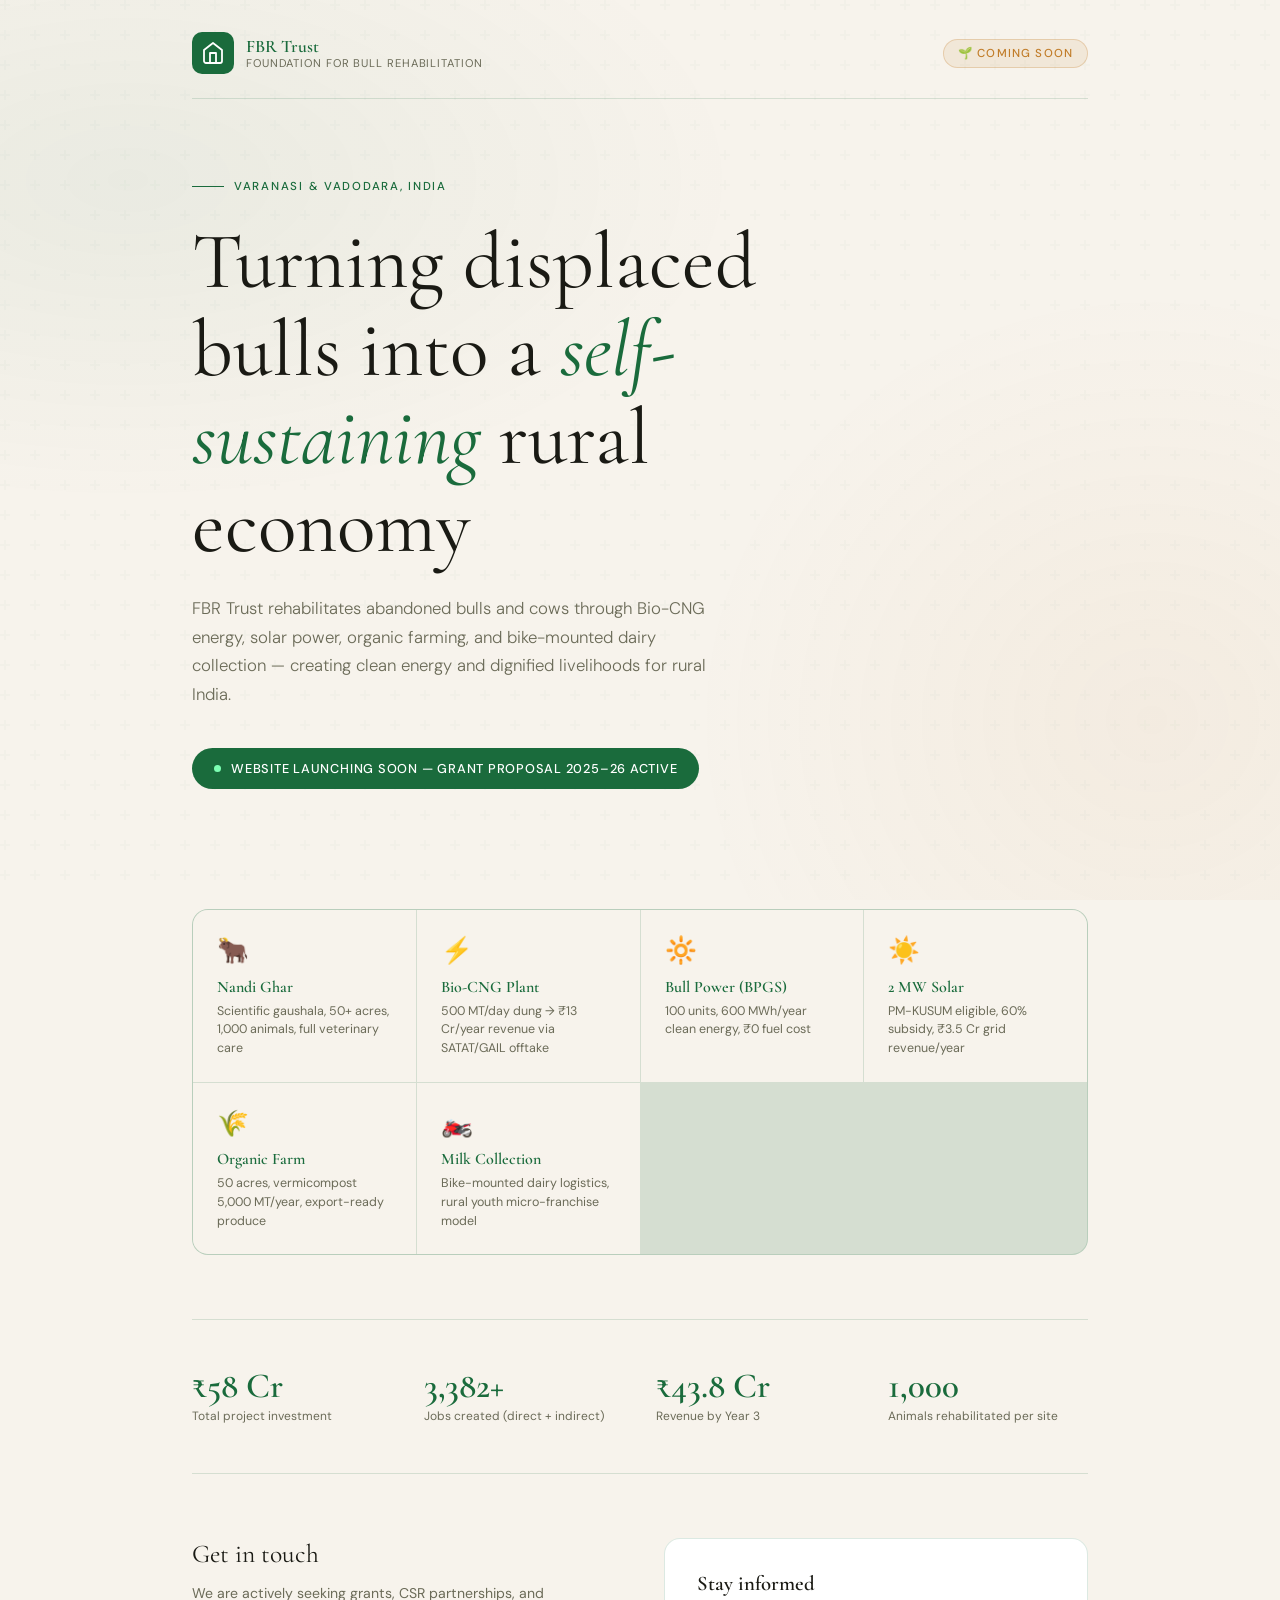
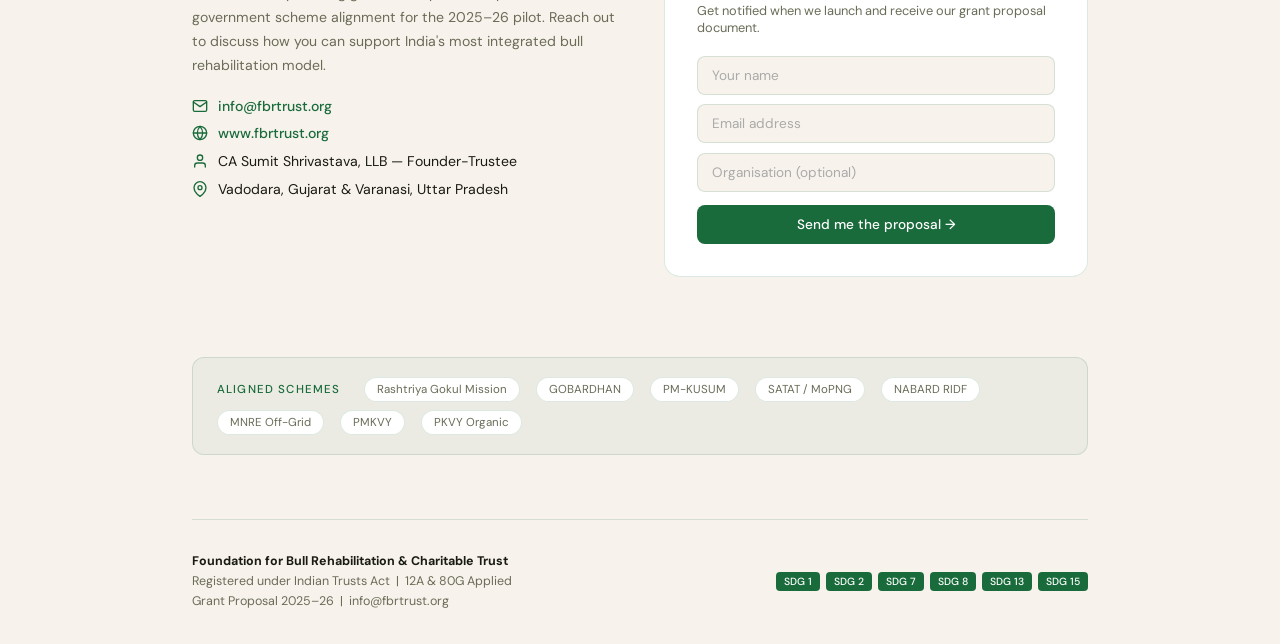
==== index.html @ a649ed7d "Add files via upload" ====
<!DOCTYPE html>
<html lang="en">
<head>
<meta charset="UTF-8">
<meta name="viewport" content="width=device-width, initial-scale=1.0">
<title>FBR Trust — Foundation for Bull Rehabilitation & Charitable Trust</title>
<meta name="description" content="Rehabilitating displaced bulls through clean energy, organic farming, and rural employment. Varanasi & Vadodara, India.">
<link rel="preconnect" href="https://fonts.googleapis.com">
<link href="https://fonts.googleapis.com/css2?family=Cormorant+Garamond:ital,wght@0,400;0,600;1,400&family=DM+Sans:wght@300;400;500&display=swap" rel="stylesheet">
<style>
  *, *::before, *::after { box-sizing: border-box; margin: 0; padding: 0; }

  :root {
    --green:   #1A6B3C;
    --green2:  #2d8a55;
    --amber:   #C17D2A;
    --cream:   #F7F3EC;
    --dark:    #1a1a14;
    --muted:   #6b6b58;
    --border:  rgba(26,107,60,0.15);
  }

  html { scroll-behavior: smooth; }

  body {
    font-family: 'DM Sans', sans-serif;
    background: var(--cream);
    color: var(--dark);
    min-height: 100vh;
    overflow-x: hidden;
  }

  /* ── background texture ── */
  body::before {
    content: '';
    position: fixed; inset: 0;
    background-image:
      radial-gradient(ellipse 80% 60% at 10% 20%, rgba(26,107,60,0.06) 0%, transparent 60%),
      radial-gradient(ellipse 60% 80% at 90% 80%, rgba(193,125,42,0.06) 0%, transparent 60%),
      url("data:image/svg+xml,%3Csvg width='60' height='60' viewBox='0 0 60 60' xmlns='http://www.w3.org/2000/svg'%3E%3Cg fill='none' fill-rule='evenodd'%3E%3Cg fill='%231A6B3C' fill-opacity='0.025'%3E%3Cpath d='M36 34v-4h-2v4h-4v2h4v4h2v-4h4v-2h-4zm0-30V0h-2v4h-4v2h4v4h2V6h4V4h-4zM6 34v-4H4v4H0v2h4v4h2v-4h4v-2H6zM6 4V0H4v4H0v2h4v4h2V6h4V4H6z'/%3E%3C/g%3E%3C/g%3E%3C/svg%3E");
    pointer-events: none;
    z-index: 0;
  }

  .wrap {
    position: relative; z-index: 1;
    max-width: 960px;
    margin: 0 auto;
    padding: 0 2rem;
  }

  /* ── NAV ── */
  nav {
    padding: 2rem 0 1.5rem;
    display: flex;
    align-items: center;
    justify-content: space-between;
    border-bottom: 1px solid var(--border);
    animation: fadeDown 0.8s ease both;
  }
  .logo {
    display: flex; align-items: center; gap: 12px;
  }
  .logo-icon {
    width: 42px; height: 42px;
    background: var(--green);
    border-radius: 10px;
    display: flex; align-items: center; justify-content: center;
    flex-shrink: 0;
  }
  .logo-icon svg { width: 24px; height: 24px; }
  .logo-text {
    font-family: 'Cormorant Garamond', serif;
    font-size: 1.1rem;
    font-weight: 600;
    line-height: 1.2;
    color: var(--green);
  }
  .logo-text span {
    display: block;
    font-family: 'DM Sans', sans-serif;
    font-size: 0.7rem;
    font-weight: 400;
    color: var(--muted);
    letter-spacing: 0.08em;
    text-transform: uppercase;
  }
  .nav-tag {
    font-size: 0.72rem;
    font-weight: 500;
    letter-spacing: 0.1em;
    text-transform: uppercase;
    color: var(--amber);
    background: rgba(193,125,42,0.1);
    border: 1px solid rgba(193,125,42,0.25);
    padding: 6px 14px;
    border-radius: 100px;
  }

  /* ── HERO ── */
  .hero {
    padding: 5rem 0 4rem;
    animation: fadeUp 1s ease 0.2s both;
  }
  .hero-eyebrow {
    font-size: 0.72rem;
    font-weight: 500;
    letter-spacing: 0.15em;
    text-transform: uppercase;
    color: var(--green);
    margin-bottom: 1.5rem;
    display: flex; align-items: center; gap: 10px;
  }
  .hero-eyebrow::before {
    content: '';
    display: block;
    width: 32px; height: 1px;
    background: var(--green);
  }
  .hero h1 {
    font-family: 'Cormorant Garamond', serif;
    font-size: clamp(2.8rem, 7vw, 5rem);
    font-weight: 400;
    line-height: 1.1;
    color: var(--dark);
    margin-bottom: 1.5rem;
    max-width: 720px;
  }
  .hero h1 em {
    font-style: italic;
    color: var(--green);
  }
  .hero-sub {
    font-size: 1.05rem;
    font-weight: 300;
    color: var(--muted);
    line-height: 1.7;
    max-width: 540px;
    margin-bottom: 2.5rem;
  }

  /* ── COMING SOON BADGE ── */
  .coming-badge {
    display: inline-flex; align-items: center; gap: 10px;
    background: var(--green);
    color: #fff;
    font-size: 0.8rem;
    font-weight: 500;
    letter-spacing: 0.06em;
    text-transform: uppercase;
    padding: 12px 22px;
    border-radius: 100px;
    margin-bottom: 3.5rem;
  }
  .coming-badge .dot {
    width: 7px; height: 7px;
    background: #7dffb3;
    border-radius: 50%;
    animation: pulse 2s ease-in-out infinite;
  }

  /* ── PILLARS GRID ── */
  .pillars {
    display: grid;
    grid-template-columns: repeat(auto-fit, minmax(200px, 1fr));
    gap: 1px;
    background: var(--border);
    border: 1px solid var(--border);
    border-radius: 16px;
    overflow: hidden;
    margin-bottom: 4rem;
    animation: fadeUp 1s ease 0.4s both;
  }
  .pillar {
    background: var(--cream);
    padding: 1.5rem;
    transition: background 0.2s;
  }
  .pillar:hover { background: rgba(26,107,60,0.04); }
  .pillar-icon {
    font-size: 1.6rem;
    margin-bottom: 0.6rem;
    display: block;
  }
  .pillar-title {
    font-family: 'Cormorant Garamond', serif;
    font-size: 1rem;
    font-weight: 600;
    color: var(--green);
    margin-bottom: 0.3rem;
  }
  .pillar-desc {
    font-size: 0.78rem;
    color: var(--muted);
    line-height: 1.5;
  }

  /* ── STATS ROW ── */
  .stats {
    display: grid;
    grid-template-columns: repeat(4, 1fr);
    gap: 2rem;
    padding: 3rem 0;
    border-top: 1px solid var(--border);
    border-bottom: 1px solid var(--border);
    margin-bottom: 4rem;
    animation: fadeUp 1s ease 0.5s both;
  }
  @media (max-width: 600px) {
    .stats { grid-template-columns: repeat(2, 1fr); gap: 1.5rem; }
  }
  .stat-val {
    font-family: 'Cormorant Garamond', serif;
    font-size: 2.2rem;
    font-weight: 600;
    color: var(--green);
    line-height: 1;
    margin-bottom: 0.3rem;
  }
  .stat-label {
    font-size: 0.75rem;
    color: var(--muted);
    line-height: 1.4;
  }

  /* ── CONTACT SECTION ── */
  .contact {
    display: grid;
    grid-template-columns: 1fr 1fr;
    gap: 3rem;
    margin-bottom: 5rem;
    animation: fadeUp 1s ease 0.6s both;
  }
  @media (max-width: 640px) {
    .contact { grid-template-columns: 1fr; gap: 2rem; }
    .hero h1 { font-size: 2.4rem; }
    .stats { grid-template-columns: repeat(2,1fr); }
  }
  .contact-block h2 {
    font-family: 'Cormorant Garamond', serif;
    font-size: 1.6rem;
    font-weight: 400;
    margin-bottom: 0.8rem;
    color: var(--dark);
  }
  .contact-block p {
    font-size: 0.88rem;
    color: var(--muted);
    line-height: 1.7;
    margin-bottom: 1.2rem;
  }
  .contact-item {
    display: flex; align-items: center; gap: 10px;
    font-size: 0.88rem;
    color: var(--dark);
    margin-bottom: 0.6rem;
  }
  .contact-item svg {
    width: 16px; height: 16px;
    color: var(--green); flex-shrink: 0;
  }
  .contact-item a {
    color: var(--green);
    text-decoration: none;
    font-weight: 500;
  }
  .contact-item a:hover { text-decoration: underline; }

  /* notify form */
  .notify-form {
    background: white;
    border: 1px solid var(--border);
    border-radius: 16px;
    padding: 2rem;
  }
  .notify-form h3 {
    font-family: 'Cormorant Garamond', serif;
    font-size: 1.3rem;
    font-weight: 600;
    color: var(--dark);
    margin-bottom: 0.4rem;
  }
  .notify-form p {
    font-size: 0.8rem;
    color: var(--muted);
    margin-bottom: 1.2rem;
  }
  .form-group {
    display: flex; flex-direction: column; gap: 0.6rem;
    margin-bottom: 0.8rem;
  }
  .form-group input {
    border: 1px solid var(--border);
    border-radius: 8px;
    padding: 10px 14px;
    font-family: 'DM Sans', sans-serif;
    font-size: 0.85rem;
    background: var(--cream);
    color: var(--dark);
    outline: none;
    transition: border-color 0.2s;
  }
  .form-group input:focus { border-color: var(--green); }
  .form-group input::placeholder { color: #aaa; }
  .btn-notify {
    width: 100%;
    background: var(--green);
    color: white;
    border: none;
    border-radius: 8px;
    padding: 11px;
    font-family: 'DM Sans', sans-serif;
    font-size: 0.85rem;
    font-weight: 500;
    cursor: pointer;
    transition: background 0.2s, transform 0.1s;
  }
  .btn-notify:hover { background: var(--green2); }
  .btn-notify:active { transform: scale(0.98); }
  .form-success {
    display: none;
    text-align: center;
    padding: 1rem 0;
    color: var(--green);
    font-size: 0.9rem;
    font-weight: 500;
  }

  /* schemes strip */
  .schemes {
    background: rgba(26,107,60,0.05);
    border: 1px solid var(--border);
    border-radius: 12px;
    padding: 1.2rem 1.5rem;
    margin-bottom: 4rem;
    display: flex;
    flex-wrap: wrap;
    gap: 0.5rem 1rem;
    align-items: center;
    animation: fadeUp 1s ease 0.65s both;
  }
  .schemes-label {
    font-size: 0.72rem;
    font-weight: 500;
    text-transform: uppercase;
    letter-spacing: 0.1em;
    color: var(--green);
    margin-right: 0.5rem;
  }
  .scheme-tag {
    font-size: 0.72rem;
    color: var(--muted);
    background: white;
    border: 1px solid var(--border);
    border-radius: 100px;
    padding: 4px 12px;
  }

  /* ── FOOTER ── */
  footer {
    border-top: 1px solid var(--border);
    padding: 2rem 0;
    display: flex;
    align-items: center;
    justify-content: space-between;
    flex-wrap: wrap;
    gap: 1rem;
    animation: fadeUp 1s ease 0.7s both;
  }
  .footer-left {
    font-size: 0.78rem;
    color: var(--muted);
    line-height: 1.6;
  }
  .footer-left strong { color: var(--dark); }
  .sdgs {
    display: flex; gap: 6px; flex-wrap: wrap;
  }
  .sdg {
    font-size: 0.65rem;
    font-weight: 500;
    background: var(--green);
    color: white;
    border-radius: 4px;
    padding: 3px 8px;
  }

  /* ── ANIMATIONS ── */
  @keyframes fadeDown {
    from { opacity: 0; transform: translateY(-16px); }
    to   { opacity: 1; transform: translateY(0); }
  }
  @keyframes fadeUp {
    from { opacity: 0; transform: translateY(20px); }
    to   { opacity: 1; transform: translateY(0); }
  }
  @keyframes pulse {
    0%, 100% { opacity: 1; transform: scale(1); }
    50%       { opacity: 0.5; transform: scale(0.8); }
  }
</style>
</head>
<body>

<div class="wrap">

  <!-- NAV -->
  <nav>
    <div class="logo">
      <div class="logo-icon">
        <svg viewBox="0 0 24 24" fill="none" stroke="white" stroke-width="1.8" stroke-linecap="round" stroke-linejoin="round">
          <path d="M3 9l9-7 9 7v11a2 2 0 0 1-2 2H5a2 2 0 0 1-2-2z"/>
          <polyline points="9 22 9 12 15 12 15 22"/>
        </svg>
      </div>
      <div class="logo-text">
        FBR Trust
        <span>Foundation for Bull Rehabilitation</span>
      </div>
    </div>
    <div class="nav-tag">🌱 Coming Soon</div>
  </nav>

  <!-- HERO -->
  <section class="hero">
    <div class="hero-eyebrow">Varanasi & Vadodara, India</div>
    <h1>Turning displaced bulls into a <em>self-sustaining</em> rural economy</h1>
    <p class="hero-sub">
      FBR Trust rehabilitates abandoned bulls and cows through Bio-CNG energy, solar power, organic farming, and bike-mounted dairy collection — creating clean energy and dignified livelihoods for rural India.
    </p>
    <div class="coming-badge">
      <span class="dot"></span>
      Website launching soon — Grant Proposal 2025–26 active
    </div>
  </section>

  <!-- PILLARS -->
  <div class="pillars">
    <div class="pillar">
      <span class="pillar-icon">🐂</span>
      <div class="pillar-title">Nandi Ghar</div>
      <div class="pillar-desc">Scientific gaushala, 50+ acres, 1,000 animals, full veterinary care</div>
    </div>
    <div class="pillar">
      <span class="pillar-icon">⚡</span>
      <div class="pillar-title">Bio-CNG Plant</div>
      <div class="pillar-desc">500 MT/day dung → ₹13 Cr/year revenue via SATAT/GAIL offtake</div>
    </div>
    <div class="pillar">
      <span class="pillar-icon">🔆</span>
      <div class="pillar-title">Bull Power (BPGS)</div>
      <div class="pillar-desc">100 units, 600 MWh/year clean energy, ₹0 fuel cost</div>
    </div>
    <div class="pillar">
      <span class="pillar-icon">☀️</span>
      <div class="pillar-title">2 MW Solar</div>
      <div class="pillar-desc">PM-KUSUM eligible, 60% subsidy, ₹3.5 Cr grid revenue/year</div>
    </div>
    <div class="pillar">
      <span class="pillar-icon">🌾</span>
      <div class="pillar-title">Organic Farm</div>
      <div class="pillar-desc">50 acres, vermicompost 5,000 MT/year, export-ready produce</div>
    </div>
    <div class="pillar">
      <span class="pillar-icon">🏍️</span>
      <div class="pillar-title">Milk Collection</div>
      <div class="pillar-desc">Bike-mounted dairy logistics, rural youth micro-franchise model</div>
    </div>
  </div>

  <!-- STATS -->
  <div class="stats">
    <div>
      <div class="stat-val">₹58 Cr</div>
      <div class="stat-label">Total project investment</div>
    </div>
    <div>
      <div class="stat-val">3,382+</div>
      <div class="stat-label">Jobs created (direct + indirect)</div>
    </div>
    <div>
      <div class="stat-val">₹43.8 Cr</div>
      <div class="stat-label">Revenue by Year 3</div>
    </div>
    <div>
      <div class="stat-val">1,000</div>
      <div class="stat-label">Animals rehabilitated per site</div>
    </div>
  </div>

  <!-- CONTACT + FORM -->
  <div class="contact">
    <div class="contact-block">
      <h2>Get in touch</h2>
      <p>
        We are actively seeking grants, CSR partnerships, and government scheme alignment for the 2025–26 pilot. Reach out to discuss how you can support India's most integrated bull rehabilitation model.
      </p>
      <div class="contact-item">
        <svg viewBox="0 0 24 24" fill="none" stroke="currentColor" stroke-width="2" stroke-linecap="round" stroke-linejoin="round">
          <path d="M4 4h16c1.1 0 2 .9 2 2v12c0 1.1-.9 2-2 2H4c-1.1 0-2-.9-2-2V6c0-1.1.9-2 2-2z"/><polyline points="22,6 12,13 2,6"/>
        </svg>
        <a href="mailto:info@fbrtrust.org">info@fbrtrust.org</a>
      </div>
      <div class="contact-item">
        <svg viewBox="0 0 24 24" fill="none" stroke="currentColor" stroke-width="2" stroke-linecap="round" stroke-linejoin="round">
          <circle cx="12" cy="12" r="10"/><line x1="2" y1="12" x2="22" y2="12"/>
          <path d="M12 2a15.3 15.3 0 0 1 4 10 15.3 15.3 0 0 1-4 10 15.3 15.3 0 0 1-4-10 15.3 15.3 0 0 1 4-10z"/>
        </svg>
        <a href="https://www.fbrtrust.org">www.fbrtrust.org</a>
      </div>
      <div class="contact-item">
        <svg viewBox="0 0 24 24" fill="none" stroke="currentColor" stroke-width="2" stroke-linecap="round" stroke-linejoin="round">
          <path d="M20 21v-2a4 4 0 0 0-4-4H8a4 4 0 0 0-4 4v2"/><circle cx="12" cy="7" r="4"/>
        </svg>
        CA Sumit Shrivastava, LLB — Founder-Trustee
      </div>
      <div class="contact-item">
        <svg viewBox="0 0 24 24" fill="none" stroke="currentColor" stroke-width="2" stroke-linecap="round" stroke-linejoin="round">
          <path d="M21 10c0 7-9 13-9 13s-9-6-9-13a9 9 0 0 1 18 0z"/><circle cx="12" cy="10" r="3"/>
        </svg>
        Vadodara, Gujarat &amp; Varanasi, Uttar Pradesh
      </div>
    </div>

    <div class="notify-form" id="notifyForm">
      <h3>Stay informed</h3>
      <p>Get notified when we launch and receive our grant proposal document.</p>
      <div class="form-group">
        <input type="text" placeholder="Your name" id="nameInput">
        <input type="email" placeholder="Email address" id="emailInput">
        <input type="text" placeholder="Organisation (optional)" id="orgInput">
      </div>
      <button class="btn-notify" onclick="handleNotify()">Send me the proposal →</button>
      <div class="form-success" id="formSuccess">
        ✓ Thank you! We will be in touch at info@fbrtrust.org
      </div>
    </div>
  </div>

  <!-- SCHEMES STRIP -->
  <div class="schemes">
    <span class="schemes-label">Aligned schemes</span>
    <span class="scheme-tag">Rashtriya Gokul Mission</span>
    <span class="scheme-tag">GOBARDHAN</span>
    <span class="scheme-tag">PM-KUSUM</span>
    <span class="scheme-tag">SATAT / MoPNG</span>
    <span class="scheme-tag">NABARD RIDF</span>
    <span class="scheme-tag">MNRE Off-Grid</span>
    <span class="scheme-tag">PMKVY</span>
    <span class="scheme-tag">PKVY Organic</span>
  </div>

  <!-- FOOTER -->
  <footer>
    <div class="footer-left">
      <strong>Foundation for Bull Rehabilitation &amp; Charitable Trust</strong><br>
      Registered under Indian Trusts Act &nbsp;|&nbsp; 12A &amp; 80G Applied<br>
      Grant Proposal 2025–26 &nbsp;|&nbsp; info@fbrtrust.org
    </div>
    <div class="sdgs">
      <span class="sdg">SDG 1</span>
      <span class="sdg">SDG 2</span>
      <span class="sdg">SDG 7</span>
      <span class="sdg">SDG 8</span>
      <span class="sdg">SDG 13</span>
      <span class="sdg">SDG 15</span>
    </div>
  </footer>

</div>

<script>
function handleNotify() {
  const name  = document.getElementById('nameInput').value.trim();
  const email = document.getElementById('emailInput').value.trim();
  if (!name || !email) {
    alert('Please enter your name and email.');
    return;
  }
  // Simple mailto fallback — sends to your inbox
  const subject = encodeURIComponent('FBR Trust — Grant Proposal Request from ' + name);
  const body    = encodeURIComponent('Name: ' + name + '\nEmail: ' + email + '\nOrganisation: ' + document.getElementById('orgInput').value);
  window.location.href = 'mailto:info@fbrtrust.org?subject=' + subject + '&body=' + body;
  document.getElementById('formSuccess').style.display = 'block';
}
</script>

</body>
</html>
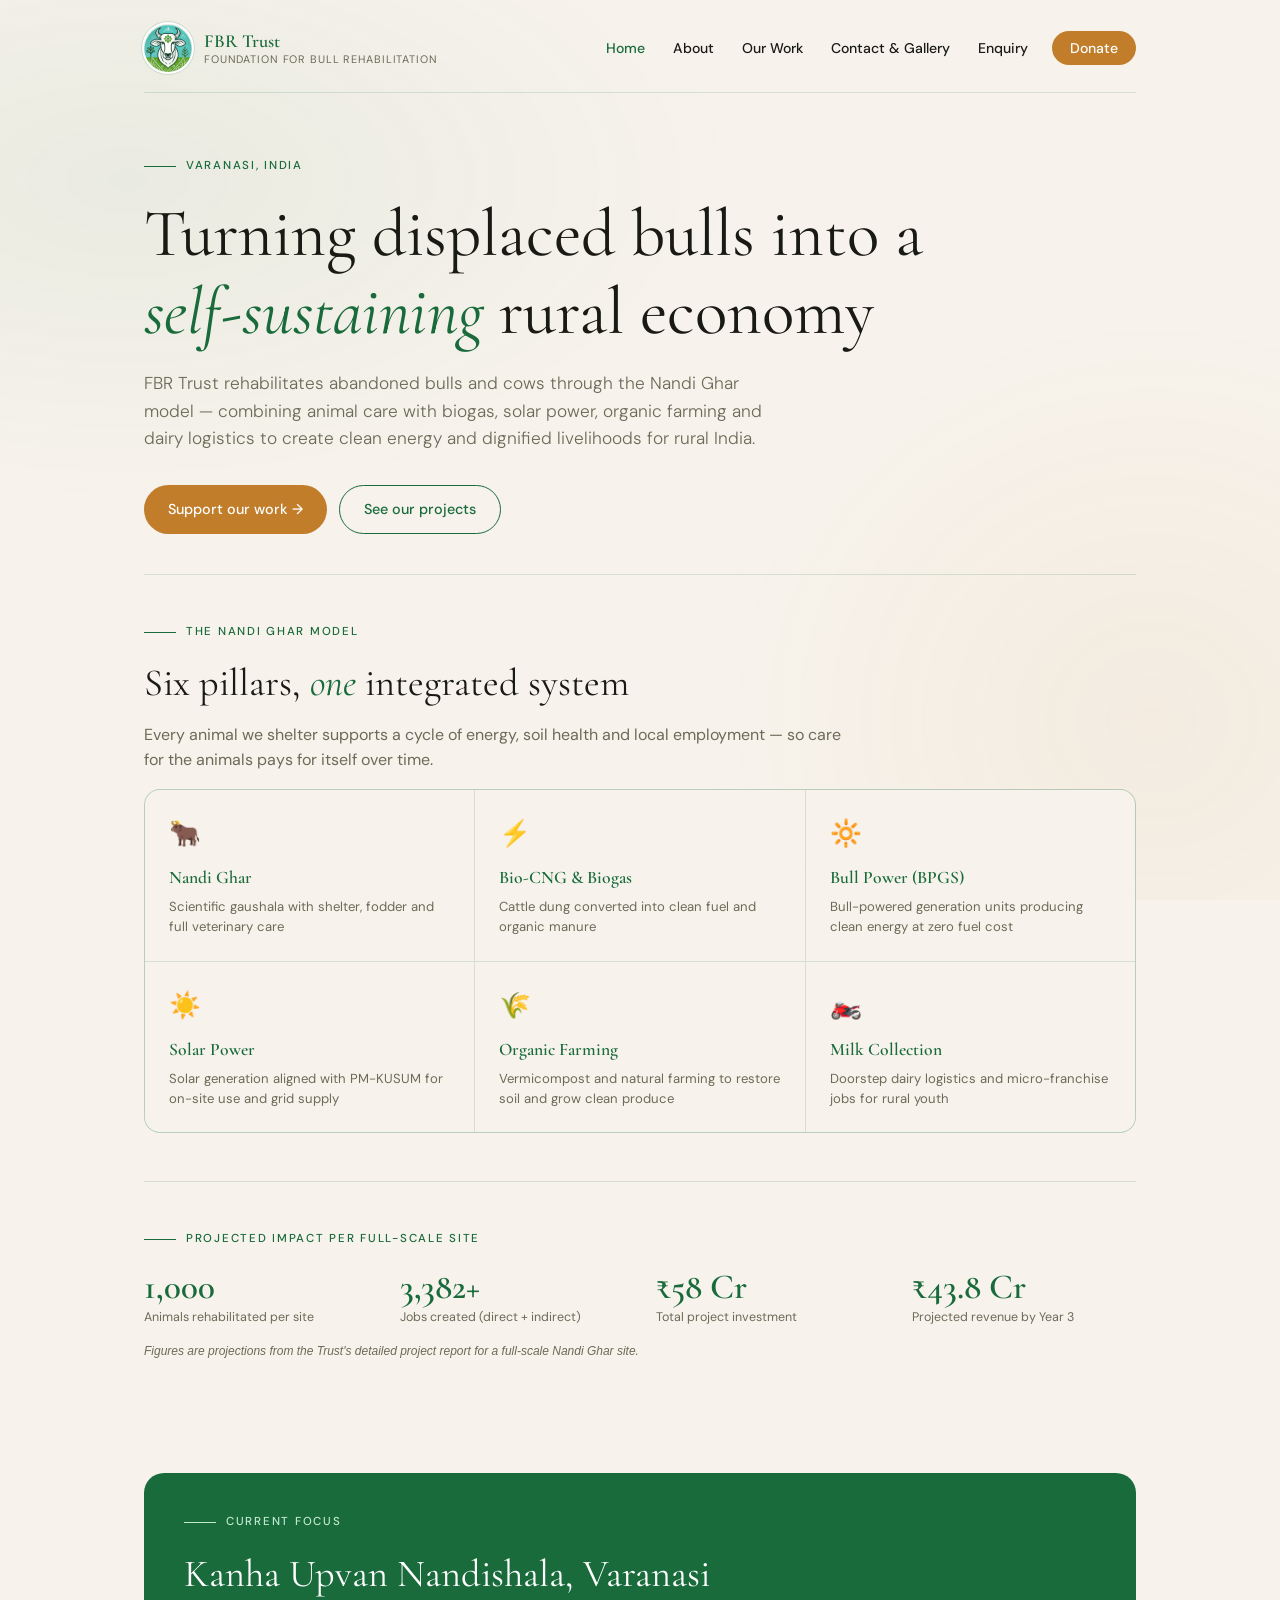
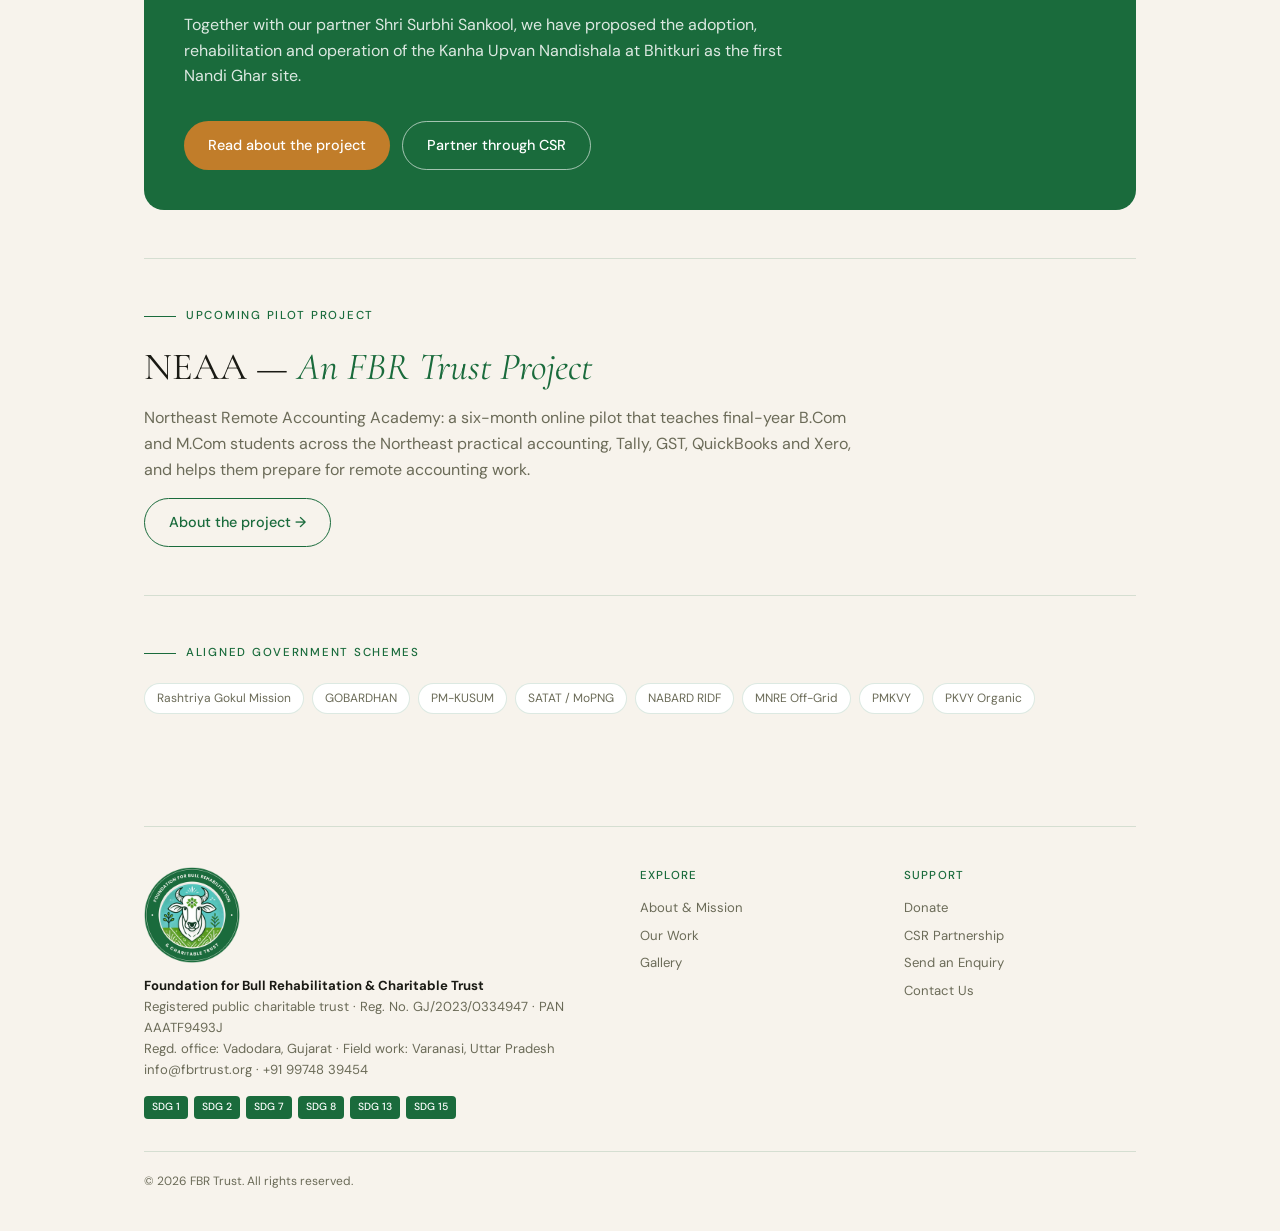
==== commit 3400afb4: "Full website update: About, Our Work, Donate, Contact, Enquiry pages, logo and UPI QR Co-Authored-By" ====
--- a/index.html
+++ b/index.html
@@ -3,587 +3,88 @@
 <head>
 <meta charset="UTF-8">
 <meta name="viewport" content="width=device-width, initial-scale=1.0">
-<title>FBR Trust — Foundation for Bull Rehabilitation & Charitable Trust</title>
-<meta name="description" content="Rehabilitating displaced bulls through clean energy, organic farming, and rural employment. Varanasi & Vadodara, India.">
+<title>FBR Trust — Foundation for Bull Rehabilitation</title>
+<meta name="description" content="FBR Trust rehabilitates abandoned bulls and cows through the Nandi Ghar model — clean energy, organic farming and rural livelihoods. Varanasi, India.">
 <link rel="preconnect" href="https://fonts.googleapis.com">
 <link href="https://fonts.googleapis.com/css2?family=Cormorant+Garamond:ital,wght@0,400;0,600;1,400&family=DM+Sans:wght@300;400;500&display=swap" rel="stylesheet">
-<style>
-  *, *::before, *::after { box-sizing: border-box; margin: 0; padding: 0; }
-
-  :root {
-    --green:   #1A6B3C;
-    --green2:  #2d8a55;
-    --amber:   #C17D2A;
-    --cream:   #F7F3EC;
-    --dark:    #1a1a14;
-    --muted:   #6b6b58;
-    --border:  rgba(26,107,60,0.15);
-  }
-
-  html { scroll-behavior: smooth; }
-
-  body {
-    font-family: 'DM Sans', sans-serif;
-    background: var(--cream);
-    color: var(--dark);
-    min-height: 100vh;
-    overflow-x: hidden;
-  }
-
-  /* ── background texture ── */
-  body::before {
-    content: '';
-    position: fixed; inset: 0;
-    background-image:
-      radial-gradient(ellipse 80% 60% at 10% 20%, rgba(26,107,60,0.06) 0%, transparent 60%),
-      radial-gradient(ellipse 60% 80% at 90% 80%, rgba(193,125,42,0.06) 0%, transparent 60%),
-      url("data:image/svg+xml,%3Csvg width='60' height='60' viewBox='0 0 60 60' xmlns='http://www.w3.org/2000/svg'%3E%3Cg fill='none' fill-rule='evenodd'%3E%3Cg fill='%231A6B3C' fill-opacity='0.025'%3E%3Cpath d='M36 34v-4h-2v4h-4v2h4v4h2v-4h4v-2h-4zm0-30V0h-2v4h-4v2h4v4h2V6h4V4h-4zM6 34v-4H4v4H0v2h4v4h2v-4h4v-2H6zM6 4V0H4v4H0v2h4v4h2V6h4V4H6z'/%3E%3C/g%3E%3C/g%3E%3C/svg%3E");
-    pointer-events: none;
-    z-index: 0;
-  }
-
-  .wrap {
-    position: relative; z-index: 1;
-    max-width: 960px;
-    margin: 0 auto;
-    padding: 0 2rem;
-  }
-
-  /* ── NAV ── */
-  nav {
-    padding: 2rem 0 1.5rem;
-    display: flex;
-    align-items: center;
-    justify-content: space-between;
-    border-bottom: 1px solid var(--border);
-    animation: fadeDown 0.8s ease both;
-  }
-  .logo {
-    display: flex; align-items: center; gap: 12px;
-  }
-  .logo-icon {
-    width: 42px; height: 42px;
-    background: var(--green);
-    border-radius: 10px;
-    display: flex; align-items: center; justify-content: center;
-    flex-shrink: 0;
-  }
-  .logo-icon svg { width: 24px; height: 24px; }
-  .logo-text {
-    font-family: 'Cormorant Garamond', serif;
-    font-size: 1.1rem;
-    font-weight: 600;
-    line-height: 1.2;
-    color: var(--green);
-  }
-  .logo-text span {
-    display: block;
-    font-family: 'DM Sans', sans-serif;
-    font-size: 0.7rem;
-    font-weight: 400;
-    color: var(--muted);
-    letter-spacing: 0.08em;
-    text-transform: uppercase;
-  }
-  .nav-tag {
-    font-size: 0.72rem;
-    font-weight: 500;
-    letter-spacing: 0.1em;
-    text-transform: uppercase;
-    color: var(--amber);
-    background: rgba(193,125,42,0.1);
-    border: 1px solid rgba(193,125,42,0.25);
-    padding: 6px 14px;
-    border-radius: 100px;
-  }
-
-  /* ── HERO ── */
-  .hero {
-    padding: 5rem 0 4rem;
-    animation: fadeUp 1s ease 0.2s both;
-  }
-  .hero-eyebrow {
-    font-size: 0.72rem;
-    font-weight: 500;
-    letter-spacing: 0.15em;
-    text-transform: uppercase;
-    color: var(--green);
-    margin-bottom: 1.5rem;
-    display: flex; align-items: center; gap: 10px;
-  }
-  .hero-eyebrow::before {
-    content: '';
-    display: block;
-    width: 32px; height: 1px;
-    background: var(--green);
-  }
-  .hero h1 {
-    font-family: 'Cormorant Garamond', serif;
-    font-size: clamp(2.8rem, 7vw, 5rem);
-    font-weight: 400;
-    line-height: 1.1;
-    color: var(--dark);
-    margin-bottom: 1.5rem;
-    max-width: 720px;
-  }
-  .hero h1 em {
-    font-style: italic;
-    color: var(--green);
-  }
-  .hero-sub {
-    font-size: 1.05rem;
-    font-weight: 300;
-    color: var(--muted);
-    line-height: 1.7;
-    max-width: 540px;
-    margin-bottom: 2.5rem;
-  }
-
-  /* ── COMING SOON BADGE ── */
-  .coming-badge {
-    display: inline-flex; align-items: center; gap: 10px;
-    background: var(--green);
-    color: #fff;
-    font-size: 0.8rem;
-    font-weight: 500;
-    letter-spacing: 0.06em;
-    text-transform: uppercase;
-    padding: 12px 22px;
-    border-radius: 100px;
-    margin-bottom: 3.5rem;
-  }
-  .coming-badge .dot {
-    width: 7px; height: 7px;
-    background: #7dffb3;
-    border-radius: 50%;
-    animation: pulse 2s ease-in-out infinite;
-  }
-
-  /* ── PILLARS GRID ── */
-  .pillars {
-    display: grid;
-    grid-template-columns: repeat(auto-fit, minmax(200px, 1fr));
-    gap: 1px;
-    background: var(--border);
-    border: 1px solid var(--border);
-    border-radius: 16px;
-    overflow: hidden;
-    margin-bottom: 4rem;
-    animation: fadeUp 1s ease 0.4s both;
-  }
-  .pillar {
-    background: var(--cream);
-    padding: 1.5rem;
-    transition: background 0.2s;
-  }
-  .pillar:hover { background: rgba(26,107,60,0.04); }
-  .pillar-icon {
-    font-size: 1.6rem;
-    margin-bottom: 0.6rem;
-    display: block;
-  }
-  .pillar-title {
-    font-family: 'Cormorant Garamond', serif;
-    font-size: 1rem;
-    font-weight: 600;
-    color: var(--green);
-    margin-bottom: 0.3rem;
-  }
-  .pillar-desc {
-    font-size: 0.78rem;
-    color: var(--muted);
-    line-height: 1.5;
-  }
-
-  /* ── STATS ROW ── */
-  .stats {
-    display: grid;
-    grid-template-columns: repeat(4, 1fr);
-    gap: 2rem;
-    padding: 3rem 0;
-    border-top: 1px solid var(--border);
-    border-bottom: 1px solid var(--border);
-    margin-bottom: 4rem;
-    animation: fadeUp 1s ease 0.5s both;
-  }
-  @media (max-width: 600px) {
-    .stats { grid-template-columns: repeat(2, 1fr); gap: 1.5rem; }
-  }
-  .stat-val {
-    font-family: 'Cormorant Garamond', serif;
-    font-size: 2.2rem;
-    font-weight: 600;
-    color: var(--green);
-    line-height: 1;
-    margin-bottom: 0.3rem;
-  }
-  .stat-label {
-    font-size: 0.75rem;
-    color: var(--muted);
-    line-height: 1.4;
-  }
-
-  /* ── CONTACT SECTION ── */
-  .contact {
-    display: grid;
-    grid-template-columns: 1fr 1fr;
-    gap: 3rem;
-    margin-bottom: 5rem;
-    animation: fadeUp 1s ease 0.6s both;
-  }
-  @media (max-width: 640px) {
-    .contact { grid-template-columns: 1fr; gap: 2rem; }
-    .hero h1 { font-size: 2.4rem; }
-    .stats { grid-template-columns: repeat(2,1fr); }
-  }
-  .contact-block h2 {
-    font-family: 'Cormorant Garamond', serif;
-    font-size: 1.6rem;
-    font-weight: 400;
-    margin-bottom: 0.8rem;
-    color: var(--dark);
-  }
-  .contact-block p {
-    font-size: 0.88rem;
-    color: var(--muted);
-    line-height: 1.7;
-    margin-bottom: 1.2rem;
-  }
-  .contact-item {
-    display: flex; align-items: center; gap: 10px;
-    font-size: 0.88rem;
-    color: var(--dark);
-    margin-bottom: 0.6rem;
-  }
-  .contact-item svg {
-    width: 16px; height: 16px;
-    color: var(--green); flex-shrink: 0;
-  }
-  .contact-item a {
-    color: var(--green);
-    text-decoration: none;
-    font-weight: 500;
-  }
-  .contact-item a:hover { text-decoration: underline; }
-
-  /* notify form */
-  .notify-form {
-    background: white;
-    border: 1px solid var(--border);
-    border-radius: 16px;
-    padding: 2rem;
-  }
-  .notify-form h3 {
-    font-family: 'Cormorant Garamond', serif;
-    font-size: 1.3rem;
-    font-weight: 600;
-    color: var(--dark);
-    margin-bottom: 0.4rem;
-  }
-  .notify-form p {
-    font-size: 0.8rem;
-    color: var(--muted);
-    margin-bottom: 1.2rem;
-  }
-  .form-group {
-    display: flex; flex-direction: column; gap: 0.6rem;
-    margin-bottom: 0.8rem;
-  }
-  .form-group input {
-    border: 1px solid var(--border);
-    border-radius: 8px;
-    padding: 10px 14px;
-    font-family: 'DM Sans', sans-serif;
-    font-size: 0.85rem;
-    background: var(--cream);
-    color: var(--dark);
-    outline: none;
-    transition: border-color 0.2s;
-  }
-  .form-group input:focus { border-color: var(--green); }
-  .form-group input::placeholder { color: #aaa; }
-  .btn-notify {
-    width: 100%;
-    background: var(--green);
-    color: white;
-    border: none;
-    border-radius: 8px;
-    padding: 11px;
-    font-family: 'DM Sans', sans-serif;
-    font-size: 0.85rem;
-    font-weight: 500;
-    cursor: pointer;
-    transition: background 0.2s, transform 0.1s;
-  }
-  .btn-notify:hover { background: var(--green2); }
-  .btn-notify:active { transform: scale(0.98); }
-  .form-success {
-    display: none;
-    text-align: center;
-    padding: 1rem 0;
-    color: var(--green);
-    font-size: 0.9rem;
-    font-weight: 500;
-  }
-
-  /* schemes strip */
-  .schemes {
-    background: rgba(26,107,60,0.05);
-    border: 1px solid var(--border);
-    border-radius: 12px;
-    padding: 1.2rem 1.5rem;
-    margin-bottom: 4rem;
-    display: flex;
-    flex-wrap: wrap;
-    gap: 0.5rem 1rem;
-    align-items: center;
-    animation: fadeUp 1s ease 0.65s both;
-  }
-  .schemes-label {
-    font-size: 0.72rem;
-    font-weight: 500;
-    text-transform: uppercase;
-    letter-spacing: 0.1em;
-    color: var(--green);
-    margin-right: 0.5rem;
-  }
-  .scheme-tag {
-    font-size: 0.72rem;
-    color: var(--muted);
-    background: white;
-    border: 1px solid var(--border);
-    border-radius: 100px;
-    padding: 4px 12px;
-  }
-
-  /* ── FOOTER ── */
-  footer {
-    border-top: 1px solid var(--border);
-    padding: 2rem 0;
-    display: flex;
-    align-items: center;
-    justify-content: space-between;
-    flex-wrap: wrap;
-    gap: 1rem;
-    animation: fadeUp 1s ease 0.7s both;
-  }
-  .footer-left {
-    font-size: 0.78rem;
-    color: var(--muted);
-    line-height: 1.6;
-  }
-  .footer-left strong { color: var(--dark); }
-  .sdgs {
-    display: flex; gap: 6px; flex-wrap: wrap;
-  }
-  .sdg {
-    font-size: 0.65rem;
-    font-weight: 500;
-    background: var(--green);
-    color: white;
-    border-radius: 4px;
-    padding: 3px 8px;
-  }
-
-  /* ── ANIMATIONS ── */
-  @keyframes fadeDown {
-    from { opacity: 0; transform: translateY(-16px); }
-    to   { opacity: 1; transform: translateY(0); }
-  }
-  @keyframes fadeUp {
-    from { opacity: 0; transform: translateY(20px); }
-    to   { opacity: 1; transform: translateY(0); }
-  }
-  @keyframes pulse {
-    0%, 100% { opacity: 1; transform: scale(1); }
-    50%       { opacity: 0.5; transform: scale(0.8); }
-  }
-</style>
+<link rel="icon" type="image/png" href="images/favicon.png">
+<link rel="apple-touch-icon" href="images/apple-touch-icon.png">
+<link rel="stylesheet" href="style.css">
+<script src="site.js" defer></script>
 </head>
 <body>
+<div class="wrap">
+  <div id="site-nav"></div>
 
-<div class="wrap">
+  <header class="page-head fade">
+    <div class="eyebrow">Varanasi, India</div>
+    <h1>Turning displaced bulls into a <em>self-sustaining</em> rural economy</h1>
+    <p class="lead">
+      FBR Trust rehabilitates abandoned bulls and cows through the Nandi Ghar model — combining animal care with biogas, solar power, organic farming and dairy logistics to create clean energy and dignified livelihoods for rural India.
+    </p>
+    <div class="btn-row">
+      <a href="donate.html" class="btn btn-amber">Support our work →</a>
+      <a href="projects.html" class="btn btn-outline">See our projects</a>
+    </div>
+  </header>
 
-  <!-- NAV -->
-  <nav>
-    <div class="logo">
-      <div class="logo-icon">
-        <svg viewBox="0 0 24 24" fill="none" stroke="white" stroke-width="1.8" stroke-linecap="round" stroke-linejoin="round">
-          <path d="M3 9l9-7 9 7v11a2 2 0 0 1-2 2H5a2 2 0 0 1-2-2z"/>
-          <polyline points="9 22 9 12 15 12 15 22"/>
-        </svg>
-      </div>
-      <div class="logo-text">
-        FBR Trust
-        <span>Foundation for Bull Rehabilitation</span>
-      </div>
-    </div>
-    <div class="nav-tag">🌱 Coming Soon</div>
-  </nav>
-
-  <!-- HERO -->
-  <section class="hero">
-    <div class="hero-eyebrow">Varanasi & Vadodara, India</div>
-    <h1>Turning displaced bulls into a <em>self-sustaining</em> rural economy</h1>
-    <p class="hero-sub">
-      FBR Trust rehabilitates abandoned bulls and cows through Bio-CNG energy, solar power, organic farming, and bike-mounted dairy collection — creating clean energy and dignified livelihoods for rural India.
-    </p>
-    <div class="coming-badge">
-      <span class="dot"></span>
-      Website launching soon — Grant Proposal 2025–26 active
+  <section class="block fade">
+    <div class="eyebrow">The Nandi Ghar model</div>
+    <h2>Six pillars, <em>one</em> integrated system</h2>
+    <p>Every animal we shelter supports a cycle of energy, soil health and local employment — so care for the animals pays for itself over time.</p>
+    <div class="pillars">
+      <div class="pillar"><span class="pillar-icon">🐂</span><div class="pillar-title">Nandi Ghar</div><div class="pillar-desc">Scientific gaushala with shelter, fodder and full veterinary care</div></div>
+      <div class="pillar"><span class="pillar-icon">⚡</span><div class="pillar-title">Bio-CNG &amp; Biogas</div><div class="pillar-desc">Cattle dung converted into clean fuel and organic manure</div></div>
+      <div class="pillar"><span class="pillar-icon">🔆</span><div class="pillar-title">Bull Power (BPGS)</div><div class="pillar-desc">Bull-powered generation units producing clean energy at zero fuel cost</div></div>
+      <div class="pillar"><span class="pillar-icon">☀️</span><div class="pillar-title">Solar Power</div><div class="pillar-desc">Solar generation aligned with PM-KUSUM for on-site use and grid supply</div></div>
+      <div class="pillar"><span class="pillar-icon">🌾</span><div class="pillar-title">Organic Farming</div><div class="pillar-desc">Vermicompost and natural farming to restore soil and grow clean produce</div></div>
+      <div class="pillar"><span class="pillar-icon">🏍️</span><div class="pillar-title">Milk Collection</div><div class="pillar-desc">Doorstep dairy logistics and micro-franchise jobs for rural youth</div></div>
     </div>
   </section>
 
-  <!-- PILLARS -->
-  <div class="pillars">
-    <div class="pillar">
-      <span class="pillar-icon">🐂</span>
-      <div class="pillar-title">Nandi Ghar</div>
-      <div class="pillar-desc">Scientific gaushala, 50+ acres, 1,000 animals, full veterinary care</div>
+  <section class="block fade">
+    <div class="eyebrow">Projected impact per full-scale site</div>
+    <div class="stats">
+      <div><div class="stat-val">1,000</div><div class="stat-label">Animals rehabilitated per site</div></div>
+      <div><div class="stat-val">3,382+</div><div class="stat-label">Jobs created (direct + indirect)</div></div>
+      <div><div class="stat-val">₹58 Cr</div><div class="stat-label">Total project investment</div></div>
+      <div><div class="stat-val">₹43.8 Cr</div><div class="stat-label">Projected revenue by Year 3</div></div>
     </div>
-    <div class="pillar">
-      <span class="pillar-icon">⚡</span>
-      <div class="pillar-title">Bio-CNG Plant</div>
-      <div class="pillar-desc">500 MT/day dung → ₹13 Cr/year revenue via SATAT/GAIL offtake</div>
-    </div>
-    <div class="pillar">
-      <span class="pillar-icon">🔆</span>
-      <div class="pillar-title">Bull Power (BPGS)</div>
-      <div class="pillar-desc">100 units, 600 MWh/year clean energy, ₹0 fuel cost</div>
-    </div>
-    <div class="pillar">
-      <span class="pillar-icon">☀️</span>
-      <div class="pillar-title">2 MW Solar</div>
-      <div class="pillar-desc">PM-KUSUM eligible, 60% subsidy, ₹3.5 Cr grid revenue/year</div>
-    </div>
-    <div class="pillar">
-      <span class="pillar-icon">🌾</span>
-      <div class="pillar-title">Organic Farm</div>
-      <div class="pillar-desc">50 acres, vermicompost 5,000 MT/year, export-ready produce</div>
-    </div>
-    <div class="pillar">
-      <span class="pillar-icon">🏍️</span>
-      <div class="pillar-title">Milk Collection</div>
-      <div class="pillar-desc">Bike-mounted dairy logistics, rural youth micro-franchise model</div>
+    <p class="note">Figures are projections from the Trust's detailed project report for a full-scale Nandi Ghar site.</p>
+  </section>
+
+  <div class="band fade">
+    <div class="eyebrow">Current focus</div>
+    <h2>Kanha Upvan Nandishala, Varanasi</h2>
+    <p>Together with our partner Shri Surbhi Sankool, we have proposed the adoption, rehabilitation and operation of the Kanha Upvan Nandishala at Bhitkuri as the first Nandi Ghar site.</p>
+    <div class="btn-row">
+      <a href="projects.html#kanha-upvan" class="btn btn-amber">Read about the project</a>
+      <a href="donate.html#csr" class="btn btn-outline">Partner through CSR</a>
     </div>
   </div>
 
-  <!-- STATS -->
-  <div class="stats">
-    <div>
-      <div class="stat-val">₹58 Cr</div>
-      <div class="stat-label">Total project investment</div>
+  <section class="block fade">
+    <div class="eyebrow">Upcoming pilot project</div>
+    <h2>NEAA — <em>An FBR Trust Project</em></h2>
+    <p>Northeast Remote Accounting Academy: a six-month online pilot that teaches final-year B.Com and M.Com students across the Northeast practical accounting, Tally, GST, QuickBooks and Xero, and helps them prepare for remote accounting work.</p>
+    <div class="btn-row" style="margin-top:1rem"><a href="projects.html#neaa" class="btn btn-outline">About the project →</a></div>
+  </section>
+
+  <section class="block fade">
+    <div class="eyebrow">Aligned government schemes</div>
+    <div class="schemes">
+      <span class="scheme-tag">Rashtriya Gokul Mission</span>
+      <span class="scheme-tag">GOBARDHAN</span>
+      <span class="scheme-tag">PM-KUSUM</span>
+      <span class="scheme-tag">SATAT / MoPNG</span>
+      <span class="scheme-tag">NABARD RIDF</span>
+      <span class="scheme-tag">MNRE Off-Grid</span>
+      <span class="scheme-tag">PMKVY</span>
+      <span class="scheme-tag">PKVY Organic</span>
     </div>
-    <div>
-      <div class="stat-val">3,382+</div>
-      <div class="stat-label">Jobs created (direct + indirect)</div>
-    </div>
-    <div>
-      <div class="stat-val">₹43.8 Cr</div>
-      <div class="stat-label">Revenue by Year 3</div>
-    </div>
-    <div>
-      <div class="stat-val">1,000</div>
-      <div class="stat-label">Animals rehabilitated per site</div>
-    </div>
-  </div>
+  </section>
 
-  <!-- CONTACT + FORM -->
-  <div class="contact">
-    <div class="contact-block">
-      <h2>Get in touch</h2>
-      <p>
-        We are actively seeking grants, CSR partnerships, and government scheme alignment for the 2025–26 pilot. Reach out to discuss how you can support India's most integrated bull rehabilitation model.
-      </p>
-      <div class="contact-item">
-        <svg viewBox="0 0 24 24" fill="none" stroke="currentColor" stroke-width="2" stroke-linecap="round" stroke-linejoin="round">
-          <path d="M4 4h16c1.1 0 2 .9 2 2v12c0 1.1-.9 2-2 2H4c-1.1 0-2-.9-2-2V6c0-1.1.9-2 2-2z"/><polyline points="22,6 12,13 2,6"/>
-        </svg>
-        <a href="mailto:info@fbrtrust.org">info@fbrtrust.org</a>
-      </div>
-      <div class="contact-item">
-        <svg viewBox="0 0 24 24" fill="none" stroke="currentColor" stroke-width="2" stroke-linecap="round" stroke-linejoin="round">
-          <circle cx="12" cy="12" r="10"/><line x1="2" y1="12" x2="22" y2="12"/>
-          <path d="M12 2a15.3 15.3 0 0 1 4 10 15.3 15.3 0 0 1-4 10 15.3 15.3 0 0 1-4-10 15.3 15.3 0 0 1 4-10z"/>
-        </svg>
-        <a href="https://www.fbrtrust.org">www.fbrtrust.org</a>
-      </div>
-      <div class="contact-item">
-        <svg viewBox="0 0 24 24" fill="none" stroke="currentColor" stroke-width="2" stroke-linecap="round" stroke-linejoin="round">
-          <path d="M20 21v-2a4 4 0 0 0-4-4H8a4 4 0 0 0-4 4v2"/><circle cx="12" cy="7" r="4"/>
-        </svg>
-        CA Sumit Shrivastava, LLB — Founder-Trustee
-      </div>
-      <div class="contact-item">
-        <svg viewBox="0 0 24 24" fill="none" stroke="currentColor" stroke-width="2" stroke-linecap="round" stroke-linejoin="round">
-          <path d="M21 10c0 7-9 13-9 13s-9-6-9-13a9 9 0 0 1 18 0z"/><circle cx="12" cy="10" r="3"/>
-        </svg>
-        Vadodara, Gujarat &amp; Varanasi, Uttar Pradesh
-      </div>
-    </div>
-
-    <div class="notify-form" id="notifyForm">
-      <h3>Stay informed</h3>
-      <p>Get notified when we launch and receive our grant proposal document.</p>
-      <div class="form-group">
-        <input type="text" placeholder="Your name" id="nameInput">
-        <input type="email" placeholder="Email address" id="emailInput">
-        <input type="text" placeholder="Organisation (optional)" id="orgInput">
-      </div>
-      <button class="btn-notify" onclick="handleNotify()">Send me the proposal →</button>
-      <div class="form-success" id="formSuccess">
-        ✓ Thank you! We will be in touch at info@fbrtrust.org
-      </div>
-    </div>
-  </div>
-
-  <!-- SCHEMES STRIP -->
-  <div class="schemes">
-    <span class="schemes-label">Aligned schemes</span>
-    <span class="scheme-tag">Rashtriya Gokul Mission</span>
-    <span class="scheme-tag">GOBARDHAN</span>
-    <span class="scheme-tag">PM-KUSUM</span>
-    <span class="scheme-tag">SATAT / MoPNG</span>
-    <span class="scheme-tag">NABARD RIDF</span>
-    <span class="scheme-tag">MNRE Off-Grid</span>
-    <span class="scheme-tag">PMKVY</span>
-    <span class="scheme-tag">PKVY Organic</span>
-  </div>
-
-  <!-- FOOTER -->
-  <footer>
-    <div class="footer-left">
-      <strong>Foundation for Bull Rehabilitation &amp; Charitable Trust</strong><br>
-      Registered under Indian Trusts Act &nbsp;|&nbsp; 12A &amp; 80G Applied<br>
-      Grant Proposal 2025–26 &nbsp;|&nbsp; info@fbrtrust.org
-    </div>
-    <div class="sdgs">
-      <span class="sdg">SDG 1</span>
-      <span class="sdg">SDG 2</span>
-      <span class="sdg">SDG 7</span>
-      <span class="sdg">SDG 8</span>
-      <span class="sdg">SDG 13</span>
-      <span class="sdg">SDG 15</span>
-    </div>
-  </footer>
-
+  <div id="site-footer"></div>
 </div>
-
-<script>
-function handleNotify() {
-  const name  = document.getElementById('nameInput').value.trim();
-  const email = document.getElementById('emailInput').value.trim();
-  if (!name || !email) {
-    alert('Please enter your name and email.');
-    return;
-  }
-  // Simple mailto fallback — sends to your inbox
-  const subject = encodeURIComponent('FBR Trust — Grant Proposal Request from ' + name);
-  const body    = encodeURIComponent('Name: ' + name + '\nEmail: ' + email + '\nOrganisation: ' + document.getElementById('orgInput').value);
-  window.location.href = 'mailto:info@fbrtrust.org?subject=' + subject + '&body=' + body;
-  document.getElementById('formSuccess').style.display = 'block';
-}
-</script>
-
 </body>
 </html>
--- a/style.css
+++ b/style.css
@@ -0,0 +1,338 @@
+/* FBR Trust — shared stylesheet for all pages */
+*, *::before, *::after { box-sizing: border-box; margin: 0; padding: 0; }
+
+:root {
+  --green:  #1A6B3C;
+  --green2: #2d8a55;
+  --amber:  #C17D2A;
+  --cream:  #F7F3EC;
+  --dark:   #1a1a14;
+  --muted:  #6b6b58;
+  --border: rgba(26,107,60,0.15);
+  --white:  #ffffff;
+}
+
+html { scroll-behavior: smooth; }
+
+body {
+  font-family: 'DM Sans', sans-serif;
+  background: var(--cream);
+  color: var(--dark);
+  min-height: 100vh;
+  overflow-x: hidden;
+  line-height: 1.6;
+}
+
+body::before {
+  content: '';
+  position: fixed; inset: 0;
+  background-image:
+    radial-gradient(ellipse 80% 60% at 10% 20%, rgba(26,107,60,0.06) 0%, transparent 60%),
+    radial-gradient(ellipse 60% 80% at 90% 80%, rgba(193,125,42,0.06) 0%, transparent 60%);
+  pointer-events: none;
+  z-index: 0;
+}
+
+.wrap {
+  position: relative; z-index: 1;
+  max-width: 1040px;
+  margin: 0 auto;
+  padding: 0 1.5rem;
+}
+
+a { color: var(--green); }
+
+/* ── NAV ── */
+.site-nav {
+  padding: 1.5rem 0 1.25rem;
+  display: flex;
+  align-items: center;
+  justify-content: space-between;
+  border-bottom: 1px solid var(--border);
+  gap: 1rem;
+}
+.logo { display: flex; align-items: center; gap: 12px; text-decoration: none; }
+.logo-icon {
+  width: 42px; height: 42px;
+  background: var(--green);
+  border-radius: 10px;
+  display: flex; align-items: center; justify-content: center;
+  flex-shrink: 0;
+}
+.logo-icon svg { width: 24px; height: 24px; }
+.logo-img { width: 48px; height: 48px; flex-shrink: 0; border-radius: 50%; box-shadow: 0 0 0 2px var(--white), 0 0 0 3px var(--border); }
+.logo-text {
+  font-family: 'Cormorant Garamond', serif;
+  font-size: 1.15rem; font-weight: 600; line-height: 1.2;
+  color: var(--green);
+}
+.logo-text span {
+  display: block;
+  font-family: 'DM Sans', sans-serif;
+  font-size: 0.68rem; font-weight: 400;
+  color: var(--muted);
+  letter-spacing: 0.08em; text-transform: uppercase;
+}
+
+.nav-links { display: flex; align-items: center; gap: 0.25rem; list-style: none; }
+.nav-links a {
+  text-decoration: none;
+  color: var(--dark);
+  font-size: 0.88rem; font-weight: 500;
+  padding: 8px 12px;
+  border-radius: 8px;
+  transition: background 0.2s, color 0.2s;
+}
+.nav-links a:hover { background: rgba(26,107,60,0.07); color: var(--green); }
+.nav-links a.active { color: var(--green); }
+.nav-links a.nav-donate {
+  background: var(--amber); color: var(--white);
+  padding: 8px 18px; border-radius: 100px; margin-left: 0.5rem;
+}
+.nav-links a.nav-donate:hover { background: #a86a20; color: var(--white); }
+
+.nav-toggle {
+  display: none;
+  background: none; border: 1px solid var(--border);
+  border-radius: 8px; padding: 8px 10px; cursor: pointer;
+  color: var(--green);
+}
+.nav-toggle svg { width: 22px; height: 22px; display: block; }
+
+@media (max-width: 820px) {
+  .nav-toggle { display: block; }
+  .site-nav { flex-wrap: wrap; }
+  .logo { flex: 1; min-width: 0; }
+  .logo-text span { font-size: 0.6rem; letter-spacing: 0.04em; }
+  .nav-links {
+    display: none;
+    width: 100%;
+    flex-direction: column; align-items: stretch;
+    padding-top: 0.75rem;
+  }
+  .nav-links.open { display: flex; }
+  .nav-links a { display: block; padding: 12px; }
+  .nav-links a.nav-donate { margin: 0.5rem 0 0; text-align: center; }
+}
+
+/* ── PAGE HEADER ── */
+.page-head { padding: 4rem 0 2.5rem; }
+.eyebrow {
+  font-size: 0.72rem; font-weight: 500;
+  letter-spacing: 0.15em; text-transform: uppercase;
+  color: var(--green);
+  margin-bottom: 1.25rem;
+  display: flex; align-items: center; gap: 10px;
+}
+.eyebrow::before { content: ''; display: block; width: 32px; height: 1px; background: var(--green); }
+
+h1, h2, h3 { font-family: 'Cormorant Garamond', serif; font-weight: 400; line-height: 1.15; }
+h1 { font-size: clamp(2.4rem, 6vw, 4.2rem); margin-bottom: 1.25rem; max-width: 780px; }
+h1 em, h2 em { font-style: italic; color: var(--green); }
+h2 { font-size: clamp(1.8rem, 4vw, 2.4rem); margin-bottom: 1rem; }
+h3 { font-size: 1.35rem; font-weight: 600; margin-bottom: 0.5rem; }
+
+.lead { font-size: 1.08rem; font-weight: 300; color: var(--muted); max-width: 620px; }
+
+section.block { padding: 3rem 0; border-top: 1px solid var(--border); }
+section.block p { color: var(--muted); margin-bottom: 1rem; max-width: 720px; }
+
+/* ── BUTTONS ── */
+.btn {
+  display: inline-flex; align-items: center; gap: 8px;
+  font-family: 'DM Sans', sans-serif;
+  font-size: 0.9rem; font-weight: 500;
+  padding: 12px 24px; border-radius: 100px;
+  text-decoration: none; border: none; cursor: pointer;
+  transition: background 0.2s, transform 0.1s;
+}
+.btn:active { transform: scale(0.98); }
+.btn-green { background: var(--green); color: var(--white); }
+.btn-green:hover { background: var(--green2); }
+.btn-amber { background: var(--amber); color: var(--white); }
+.btn-amber:hover { background: #a86a20; }
+.btn-outline { background: transparent; color: var(--green); border: 1px solid var(--green); }
+.btn-outline:hover { background: rgba(26,107,60,0.06); }
+.btn-row { display: flex; gap: 0.75rem; flex-wrap: wrap; margin-top: 2rem; }
+
+/* ── CARDS & GRIDS ── */
+.grid { display: grid; gap: 1.25rem; }
+.grid-2 { grid-template-columns: repeat(auto-fit, minmax(280px, 1fr)); }
+.grid-3 { grid-template-columns: repeat(auto-fit, minmax(240px, 1fr)); }
+
+.card {
+  background: var(--white);
+  border: 1px solid var(--border);
+  border-radius: 16px;
+  padding: 1.75rem;
+}
+.card p { color: var(--muted); font-size: 0.92rem; margin-bottom: 0.75rem; }
+.card .icon { font-size: 1.8rem; display: block; margin-bottom: 0.75rem; }
+.card ul { padding-left: 1.1rem; color: var(--muted); font-size: 0.9rem; }
+.card li { margin-bottom: 0.35rem; }
+
+.tag {
+  display: inline-block;
+  font-size: 0.68rem; font-weight: 500;
+  letter-spacing: 0.08em; text-transform: uppercase;
+  padding: 4px 10px; border-radius: 100px;
+  margin-bottom: 0.9rem;
+}
+.tag-live { background: rgba(26,107,60,0.1); color: var(--green); }
+.tag-plan { background: rgba(193,125,42,0.12); color: var(--amber); }
+
+/* pillars (home) */
+.pillars {
+  display: grid;
+  grid-template-columns: repeat(3, 1fr);
+  gap: 1px;
+  background: var(--border);
+  border: 1px solid var(--border);
+  border-radius: 16px;
+  overflow: hidden;
+}
+.pillar { background: var(--cream); padding: 1.5rem; }
+@media (max-width: 760px) { .pillars { grid-template-columns: repeat(2, 1fr); } }
+@media (max-width: 480px) { .pillars { grid-template-columns: 1fr; } }
+.pillar-icon { font-size: 1.6rem; margin-bottom: 0.6rem; display: block; }
+.pillar-title { font-family: 'Cormorant Garamond', serif; font-size: 1.1rem; font-weight: 600; color: var(--green); margin-bottom: 0.3rem; }
+.pillar-desc { font-size: 0.82rem; color: var(--muted); line-height: 1.5; }
+
+/* stats */
+.stats { display: grid; grid-template-columns: repeat(4, 1fr); gap: 2rem; }
+@media (max-width: 640px) { .stats { grid-template-columns: repeat(2, 1fr); gap: 1.5rem; } }
+.stat-val { font-family: 'Cormorant Garamond', serif; font-size: 2.2rem; font-weight: 600; color: var(--green); line-height: 1; margin-bottom: 0.3rem; }
+.stat-label { font-size: 0.78rem; color: var(--muted); line-height: 1.4; }
+.note { font-size: 0.75rem; color: var(--muted); margin-top: 1rem; font-style: italic; }
+
+/* callout band */
+.band {
+  background: var(--green);
+  color: var(--white);
+  border-radius: 20px;
+  padding: 2.5rem;
+  margin: 3rem 0;
+}
+.band h2 { color: var(--white); }
+.band .eyebrow { color: #bfe8cf; }
+.band .eyebrow::before { background: #bfe8cf; }
+.band p { color: rgba(255,255,255,0.85); max-width: 640px; }
+.band .btn-outline { color: var(--white); border-color: rgba(255,255,255,0.6); }
+.band .btn-outline:hover { background: rgba(255,255,255,0.1); }
+
+/* details table (donate) */
+.details { width: 100%; border-collapse: collapse; font-size: 0.92rem; }
+.details th, .details td { text-align: left; padding: 10px 0; border-bottom: 1px solid var(--border); vertical-align: top; }
+.details th { color: var(--muted); font-weight: 400; width: 42%; padding-right: 1rem; }
+.details td { font-weight: 500; word-break: break-word; }
+
+.placeholder {
+  background: rgba(193,125,42,0.12);
+  color: #8a5a1c;
+  border-radius: 4px;
+  padding: 1px 6px;
+  font-weight: 500;
+}
+
+/* forms */
+.form { display: flex; flex-direction: column; gap: 0.75rem; }
+.form label { font-size: 0.8rem; font-weight: 500; color: var(--dark); }
+.form input, .form select, .form textarea {
+  width: 100%;
+  border: 1px solid var(--border);
+  border-radius: 8px;
+  padding: 11px 14px;
+  font-family: 'DM Sans', sans-serif;
+  font-size: 0.9rem;
+  background: var(--cream);
+  color: var(--dark);
+  outline: none;
+}
+.form input:focus, .form select:focus, .form textarea:focus { border-color: var(--green); }
+.form textarea { min-height: 120px; resize: vertical; }
+
+/* contact list */
+.contact-item { display: flex; align-items: flex-start; gap: 12px; margin-bottom: 1rem; font-size: 0.92rem; }
+.contact-item svg { width: 18px; height: 18px; color: var(--green); flex-shrink: 0; margin-top: 3px; }
+.contact-item small { display: block; color: var(--muted); font-size: 0.78rem; }
+
+/* gallery */
+.gallery { display: grid; grid-template-columns: repeat(auto-fill, minmax(220px, 1fr)); gap: 1rem; }
+.gallery figure {
+  background: var(--white);
+  border: 1px solid var(--border);
+  border-radius: 14px;
+  overflow: hidden;
+}
+.gallery img { width: 100%; aspect-ratio: 4 / 3; object-fit: cover; display: block; background: rgba(26,107,60,0.06); }
+.gallery figcaption { font-size: 0.8rem; color: var(--muted); padding: 0.75rem 1rem; }
+.gallery .empty {
+  aspect-ratio: 4 / 3;
+  display: flex; align-items: center; justify-content: center;
+  background: rgba(26,107,60,0.06);
+  color: var(--green); font-size: 2rem;
+}
+
+.map-frame { width: 100%; height: 320px; border: 0; border-radius: 16px; }
+
+/* timeline (about) */
+.steps { list-style: none; counter-reset: step; }
+.steps li {
+  counter-increment: step;
+  position: relative;
+  padding: 0 0 1.5rem 3rem;
+  color: var(--muted);
+}
+.steps li::before {
+  content: counter(step);
+  position: absolute; left: 0; top: 0;
+  width: 2rem; height: 2rem;
+  border-radius: 50%;
+  background: var(--green); color: var(--white);
+  font-size: 0.85rem; font-weight: 500;
+  display: flex; align-items: center; justify-content: center;
+}
+.steps strong { color: var(--dark); display: block; }
+
+/* schemes strip */
+.schemes { display: flex; flex-wrap: wrap; gap: 0.5rem; }
+.scheme-tag {
+  font-size: 0.75rem; color: var(--muted);
+  background: var(--white);
+  border: 1px solid var(--border);
+  border-radius: 100px;
+  padding: 5px 12px;
+}
+
+/* ── FOOTER ── */
+.site-footer {
+  border-top: 1px solid var(--border);
+  margin-top: 4rem;
+  padding: 2.5rem 0;
+  display: grid;
+  grid-template-columns: 2fr 1fr 1fr;
+  gap: 2rem;
+  font-size: 0.82rem;
+  color: var(--muted);
+}
+.site-footer strong { color: var(--dark); }
+.site-footer h4 { font-size: 0.72rem; letter-spacing: 0.1em; text-transform: uppercase; color: var(--green); margin-bottom: 0.75rem; font-weight: 500; }
+.site-footer ul { list-style: none; }
+.site-footer li { margin-bottom: 0.4rem; }
+.site-footer a { color: var(--muted); text-decoration: none; }
+.site-footer a:hover { color: var(--green); }
+.sdgs { display: flex; gap: 6px; flex-wrap: wrap; margin-top: 1rem; }
+.sdg { font-size: 0.65rem; font-weight: 500; background: var(--green); color: var(--white); border-radius: 4px; padding: 3px 8px; }
+.copyright { grid-column: 1 / -1; font-size: 0.75rem; border-top: 1px solid var(--border); padding-top: 1.25rem; }
+@media (max-width: 720px) { .site-footer { grid-template-columns: 1fr; } }
+
+/* animation */
+.fade { animation: fadeUp 0.8s ease both; }
+@keyframes fadeUp { from { opacity: 0; transform: translateY(16px); } to { opacity: 1; transform: translateY(0); } }
+@media (prefers-reduced-motion: reduce) { .fade { animation: none; } html { scroll-behavior: auto; } }
+
+/* UPI block */
+.upi-wrap { display: flex; gap: 1.5rem; align-items: center; flex-wrap: wrap; }
+.upi-qr { width: 190px; height: 190px; border-radius: 12px; border: 1px solid var(--border); background: #fff; padding: 6px; }
+.upi-mobile { display: none; }
+@media (hover: none) and (pointer: coarse) { .upi-mobile { display: inline-flex; } }
